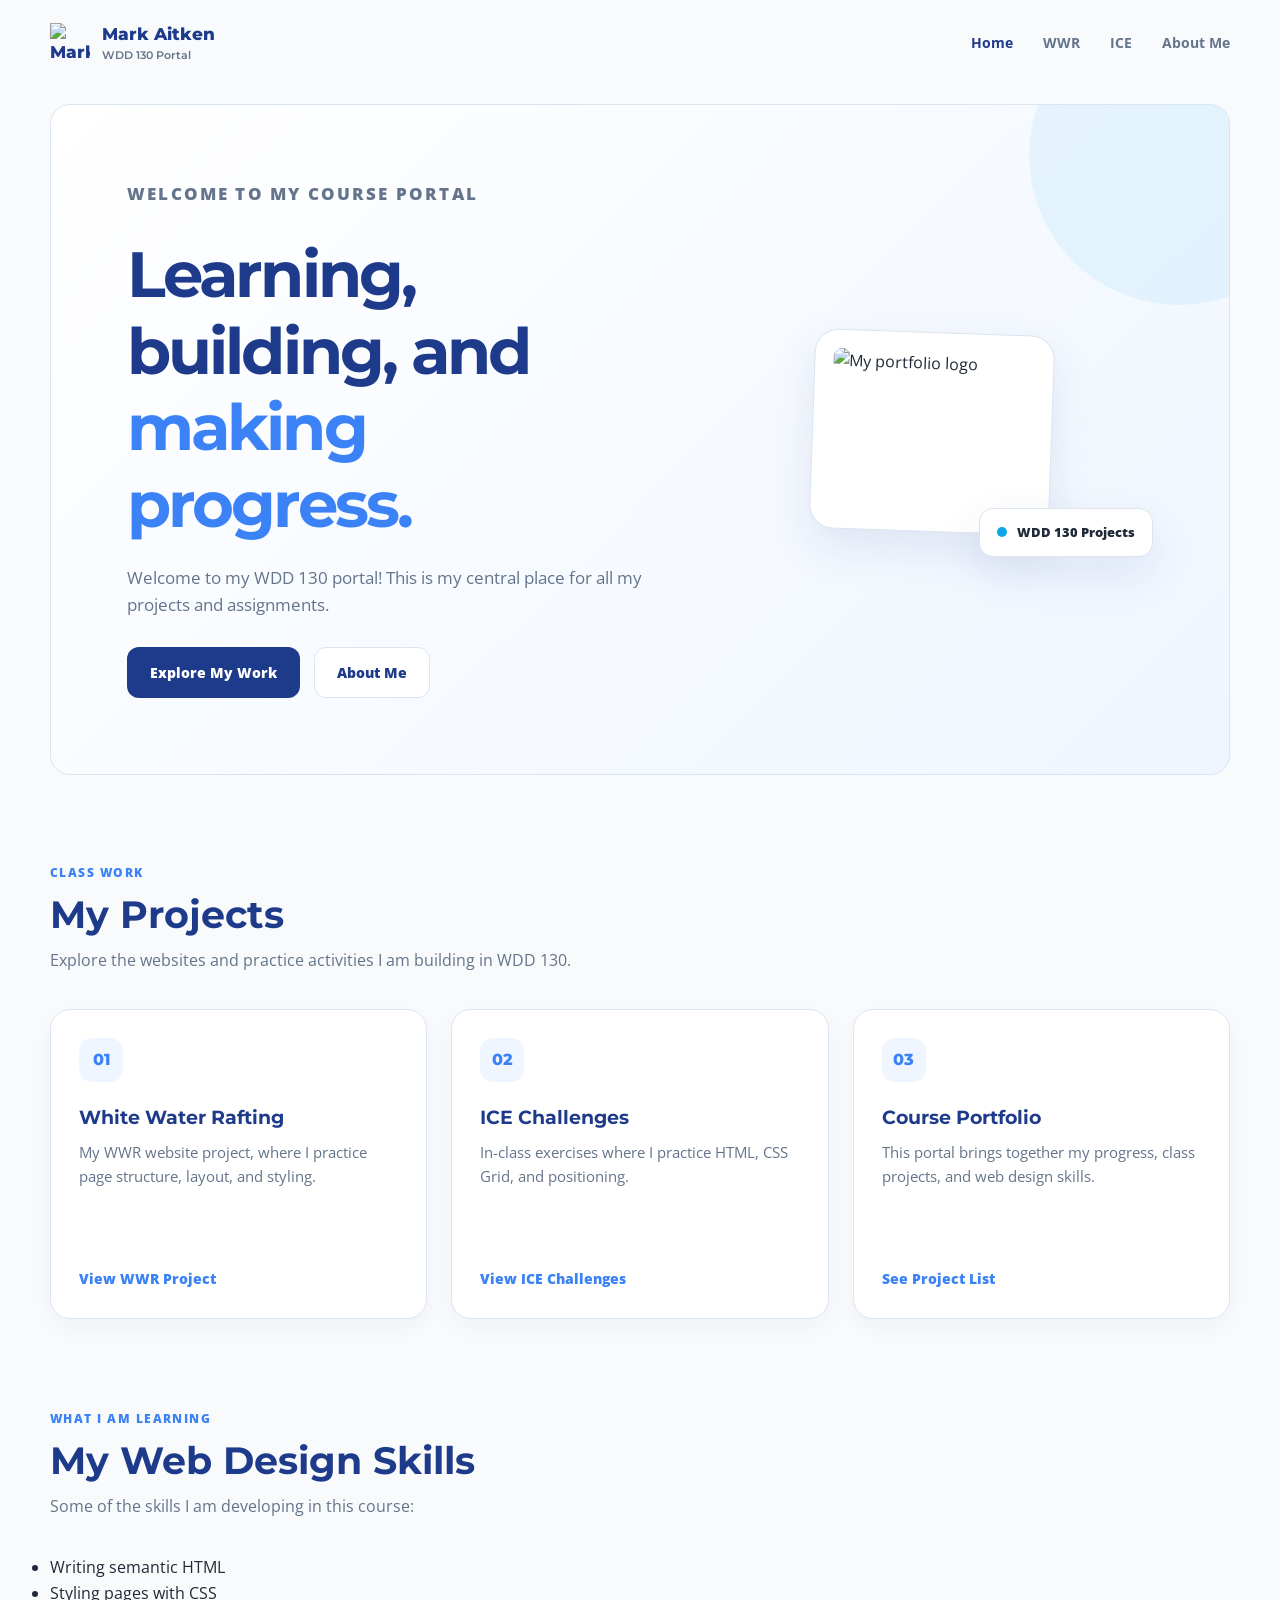
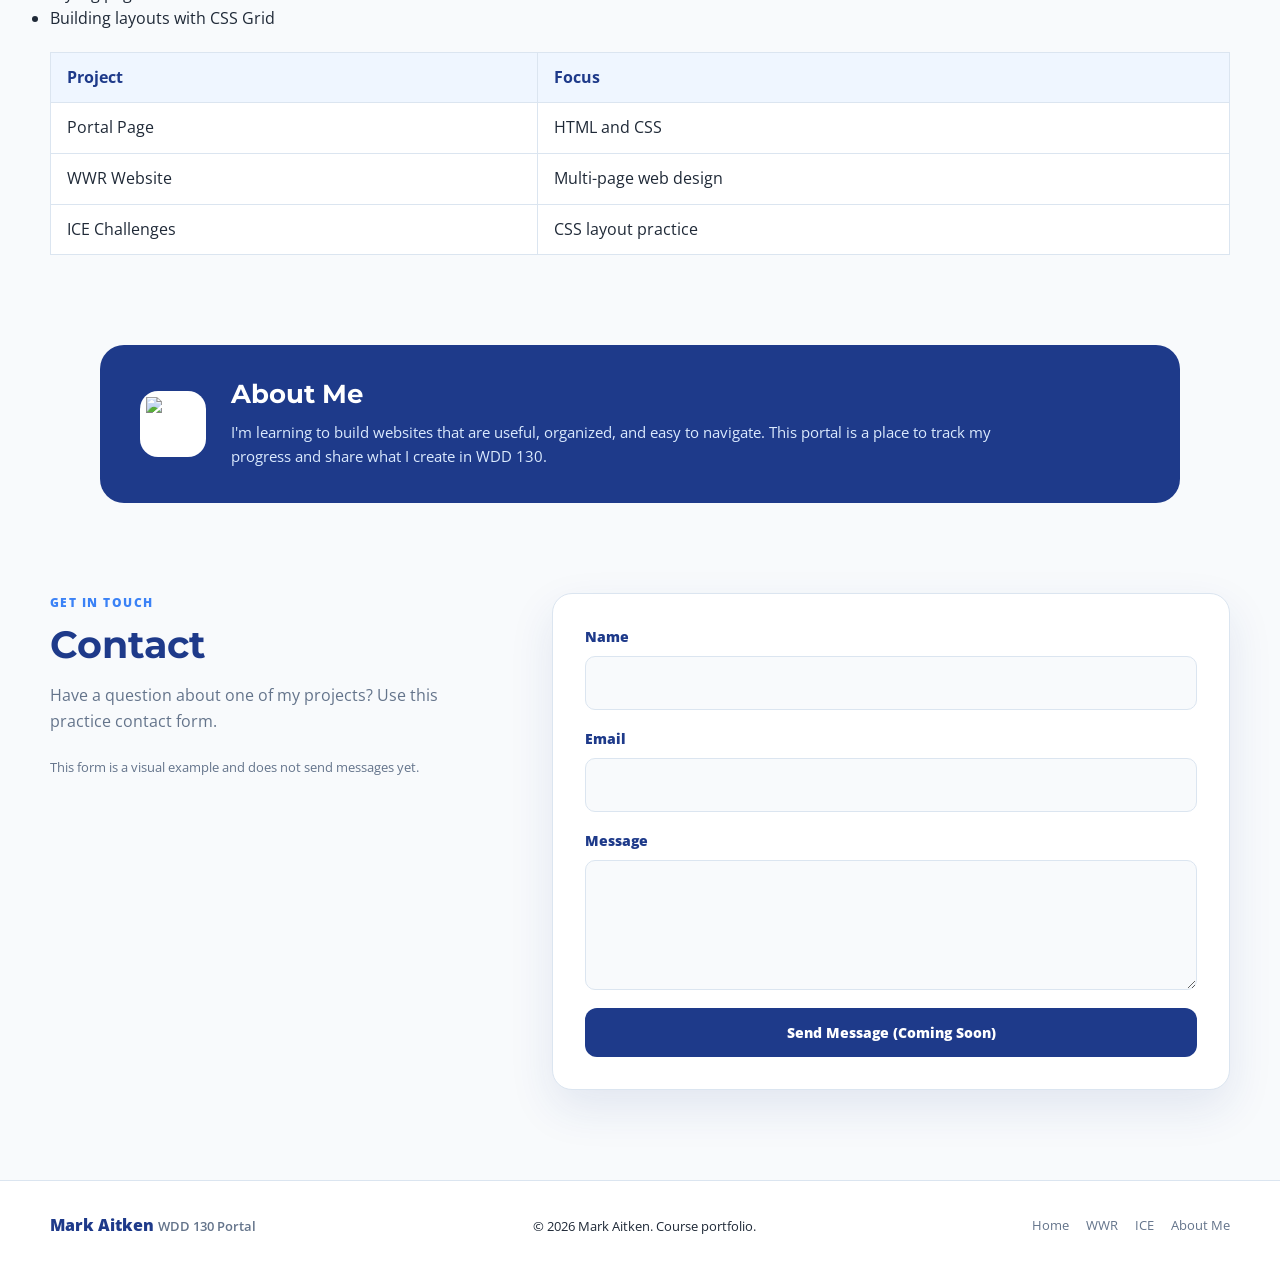
==== index.html @ 5adfe8b9 "first commit" ====
<!DOCTYPE html>
<html lang="en">
<head>
    <meta charset="UTF-8">
    <meta name="viewport" content="width=device-width, initial-scale=1.0">
    <meta name="description" content="Mark Aitken's WDD 130 course portal for projects and assignments.">
    <title>Mark Aitken | WDD 130 Portal</title>

    <!-- Google Fonts -->
    <link rel="preconnect" href="https://fonts.googleapis.com">
    <link rel="preconnect" href="https://fonts.gstatic.com" crossorigin>
    <link href="https://fonts.googleapis.com/css2?family=Montserrat:wght@500;600;700;800&family=Open+Sans:wght@400;600;700&display=swap" rel="stylesheet">

    <!-- Link to CSS stylesheet -->
    <link rel="stylesheet" href="styles/styles.css">
</head>

<body>
    <header class="site-header">
        <a class="brand" href="index.html">
            <img class="brand-logo" src="images/logo.png" alt="Mark Aitken logo">

            <span class="brand-name">
                Mark Aitken
                <small>WDD 130 Portal</small>
            </span>
        </a>

        <nav class="site-nav" aria-label="Main navigation">
            <a class="active" href="index.html">Home</a>
            <a href="#wwr">WWR</a>
            <a href="ice.html">ICE</a>
            <a href="about.html">About Me</a>
        </nav>
    </header>

    <main>
        <!-- Welcome section -->
        <section class="hero" aria-labelledby="hero-title">
            <div class="hero-copy">
                <p class="eyebrow">WELCOME TO MY COURSE PORTAL</p>

                <h1 id="hero-title">
                    Learning, building, and
                    <span>making progress.</span>
                </h1>

                <p class="hero-intro">
                    Welcome to my WDD 130 portal! This is my central place
                    for all my projects and assignments.
                </p>

                <div class="hero-actions">
                    <a class="button button-primary" href="#projects">
                        Explore My Work
                    </a>
                    <a class="button button-secondary" href="about.html">
                        About Me
                    </a>
                </div>
            </div>

            <div class="hero-art">
                <div class="hero-image-frame">
                    <img src="images/logo.png" alt="My portfolio logo">
                </div>

                <div class="image-note">
                    <span class="note-dot"></span>
                    WDD 130 Projects
                </div>
            </div>
        </section>

        <!-- My Projects -->
        <section id="projects" class="section-wrap">
            <div class="section-heading">
                <div>
                    <span class="section-label">CLASS WORK</span>
                    <h2>My Projects</h2>
                    <p>
                        Explore the websites and practice activities
                        I am building in WDD 130.
                    </p>
                </div>
            </div>

            <div class="project-grid">
                <article id="wwr" class="project-card">
                    <span class="project-number">01</span>
                    <h3>White Water Rafting</h3>
                    <p>
                        My WWR website project, where I practice
                        page structure, layout, and styling.
                    </p>
                    <a class="project-link" href="wwr/index.html">
                        View WWR Project
                    </a>
                </article>

                <article id="ice" class="project-card">
                    <span class="project-number">02</span>
                    <h3>ICE Challenges</h3>
                    <p>
                        In-class exercises where I practice HTML,
                        CSS Grid, and positioning.
                    </p>
                    <a class="project-link" href="ice.html">
                        View ICE Challenges
                    </a>
                </article>

                <article class="project-card">
                    <span class="project-number">03</span>
                    <h3>Course Portfolio</h3>
                    <p>
                        This portal brings together my progress,
                        class projects, and web design skills.
                    </p>
                    <a class="project-link" href="#project-list">
                        See Project List
                    </a>
                </article>
            </div>
        </section>

        <!-- Skills and Table -->
        <section id="project-list" class="section-wrap">
            <div class="section-heading">
                <div>
                    <span class="section-label">WHAT I AM LEARNING</span>
                    <h2>My Web Design Skills</h2>
                    <p>
                        Some of the skills I am developing in this course:
                    </p>
                </div>
            </div>

            <ul>
                <li>Writing semantic HTML</li>
                <li>Styling pages with CSS</li>
                <li>Building layouts with CSS Grid</li>
            </ul>

            <table class="project-table">
                <thead>
                    <tr>
                        <th>Project</th>
                        <th>Focus</th>
                    </tr>
                </thead>
                <tbody>
                    <tr>
                        <td>Portal Page</td>
                        <td>HTML and CSS</td>
                    </tr>
                    <tr>
                        <td>WWR Website</td>
                        <td>Multi-page web design</td>
                    </tr>
                    <tr>
                        <td>ICE Challenges</td>
                        <td>CSS layout practice</td>
                    </tr>
                </tbody>
            </table>
        </section>

        <!-- About Me -->
        <section id="about" class="about-strip">
            <div class="about-symbol">
                <img src="images/logo.png" alt="Portfolio logo">
            </div>

            <div>
                <h2>About Me</h2>
                <p>
                    I'm learning to build websites that are useful,
                    organized, and easy to navigate. This portal is
                    a place to track my progress and share what I
                    create in WDD 130.
                </p>
            </div>
        </section>

        <!-- Contact -->
        <section id="contact" class="contact">
            <div class="contact-copy">
                <span class="section-label">GET IN TOUCH</span>
                <h2>Contact</h2>
                <p>
                    Have a question about one of my projects?
                    Use this practice contact form.
                </p>
                <p>
                    <small>
                        This form is a visual example and does not
                        send messages yet.
                    </small>
                </p>
            </div>

            <form class="contact-form" action="#contact" method="get">
                <div class="form-group">
                    <label for="visitor-name">Name</label>
                    <input id="visitor-name" name="name"
                           type="text" required>
                </div>

                <div class="form-group">
                    <label for="visitor-email">Email</label>
                    <input id="visitor-email" name="email"
                           type="email" required>
                </div>

                <div class="form-group">
                    <label for="visitor-message">Message</label>
                    <textarea id="visitor-message"
                              name="message" required></textarea>
                </div>

                <button class="button button-primary"
                        type="button" disabled>
                    Send Message (Coming Soon)
                </button>
            </form>
        </section>
    </main>

    <!-- Footer -->
    <footer class="site-footer">
        <a class="footer-brand" href="index.html">
            Mark Aitken <span>WDD 130 Portal</span>
        </a>

        <p>&copy; 2026 Mark Aitken. Course portfolio.</p>

        <div class="footer-links">
            <a href="index.html">Home</a>
            <a href="#wwr">WWR</a>
            <a href="ice.html">ICE</a>
            <a href="about.html">About Me</a>
        </div>
    </footer>
</body>
</html>
---- styles/styles.css ----
:root {
    --navy: #1E3A8A;
    --blue: #3B82F6;
    --sky: #0EA5E9;
    --paper: #F8FAFC;
    --ink: #1F2937;
    --muted: #64748B;
    --line: #DBE5F0;
    --white: #FFFFFF;
    --radius: 20px;
    --shadow: 0 18px 45px rgba(30, 58, 138, 0.10);
}

* {
    box-sizing: border-box;
    margin: 0;
    padding: 0;
}

html {
    scroll-behavior: smooth;
}

body {
    background: var(--paper);
    color: var(--ink);
    font-family: "Open Sans", sans-serif;
    line-height: 1.6;
}

img {
    display: block;
    max-width: 100%;
}

h1, h2, h3 {
    font-family: "Montserrat", sans-serif;
    line-height: 1.2;
}

a {
    color: inherit;
}

button, input, textarea {
    font: inherit;
}

/* HEADER AND NAVIGATION */

.site-header {
    width: min(1180px, calc(100% - 48px));
    min-height: 86px;
    margin: 0 auto;
    display: flex;
    align-items: center;
    justify-content: space-between;
    gap: 25px;
}

.brand {
    display: flex;
    align-items: center;
    gap: 12px;
    color: var(--navy);
    text-decoration: none;
    font-family: "Montserrat", sans-serif;
    font-size: 1.05rem;
    font-weight: 800;
}

.brand-logo {
    width: 40px;
    height: 40px;
    object-fit: contain;
    flex-shrink: 0;
}

.brand-mark {
    width: 46px;
    height: 46px;
    flex-shrink: 0;
    display: grid;
    place-items: center;
    background: var(--blue);
    color: var(--white);
    border-radius: 14px;
    font-family: "Montserrat", sans-serif;
    font-size: 1.2rem;
    font-weight: 800;
}

.site-nav {
    display: flex;
    align-items: center;
    gap: 30px;
}

.site-nav a {
    color: var(--muted);
    text-decoration: none;
    font-size: 0.9rem;
    font-weight: 700;
    transition: color 0.2s;
}

.site-nav a:hover,
.site-nav a.active {
    color: var(--navy);
}

/* HERO SECTION */

.hero {
    position: relative;
    isolation: isolate;
    overflow: hidden;
    width: min(1180px, calc(100% - 48px));
    min-height: 470px;
    margin: 18px auto 88px;
    padding: clamp(32px, 6vw, 76px);
    display: grid;
    grid-template-columns: 1.1fr 0.9fr;
    align-items: center;
    gap: clamp(32px, 5vw, 70px);
    background: linear-gradient(
        135deg,
        #FFFFFF 0%,
        #EFF6FF 100%
    );
    border: 1px solid var(--line);
    border-radius: var(--radius);
}

.hero::before {
    content: "";
    position: absolute;
    z-index: -1;
    top: -100px;
    right: -100px;
    width: 300px;
    height: 300px;
    background: rgba(14, 165, 233, 0.08);
    border-radius: 50%;
}

.hero-copy {
    max-width: 610px;
}

.eyebrow {
    display: inline-block;
    margin-bottom: 18px;
    color: var(--blue);
    font-size: 0.78rem;
    font-weight: 800;
    letter-spacing: 0.13em;
    text-transform: uppercase;
}

.hero h1 {
    margin-bottom: 22px;
    color: var(--navy);
    font-size: clamp(2.5rem, 5vw, 4.5rem);
    letter-spacing: -0.045em;
}

.hero h1 span {
    color: var(--blue);
}

.hero p {
    max-width: 560px;
    margin-bottom: 28px;
    color: var(--muted);
    font-size: 1.05rem;
}

.hero-actions {
    display: flex;
    align-items: center;
    flex-wrap: wrap;
    gap: 14px;
}

.button {
    min-height: 48px;
    padding: 13px 22px;
    display: inline-flex;
    align-items: center;
    justify-content: center;
    border: 1px solid transparent;
    border-radius: 12px;
    font-size: 0.9rem;
    font-weight: 800;
    text-decoration: none;
    transition:
        background 0.2s,
        color 0.2s,
        border-color 0.2s,
        transform 0.2s;
}

.button:hover {
    transform: translateY(-2px);
}

.button-primary {
    background: var(--navy);
    color: var(--white);
}

.button-primary:hover {
    background: var(--blue);
}

.button-secondary {
    background: var(--white);
    color: var(--navy);
    border-color: var(--line);
}

.button-secondary:hover {
    border-color: var(--blue);
    color: var(--blue);
}

/* HERO LOGO IMAGE */

.hero-art {
    position: relative;
    z-index: 1;
    padding: 10px 10px 25px 0;
}

.hero-image-frame {
    width: 100%;
    max-width: 240px;
    height: 200px;
    margin: 0 auto;
    display: flex;
    align-items: center;
    justify-content: center;
    overflow: hidden;
    padding: 10px;
    background: var(--white);
    border: 1px solid var(--line);
    border-radius: 24px;
    box-shadow: var(--shadow);
    transform: rotate(2deg);
}

.hero-image-frame img {
    width: 100%;
    height: 100%;
    padding: 8px;
    object-fit: contain;
    border-radius: 17px;
}

.image-note {
    position: absolute;
    right: 0;
    bottom: 0;
    padding: 13px 17px;
    display: flex;
    align-items: center;
    gap: 10px;
    background: var(--white);
    border: 1px solid var(--line);
    border-radius: 14px;
    box-shadow: var(--shadow);
    font-size: 0.82rem;
    font-weight: 800;
}

.note-dot {
    width: 10px;
    height: 10px;
    flex-shrink: 0;
    background: var(--sky);
    border-radius: 50%;
}

/* GENERAL SECTION STYLES */

.section-wrap {
    width: min(1180px, calc(100% - 48px));
    margin: 0 auto 90px;
}

.section-heading {
    margin-bottom: 35px;
    display: flex;
    align-items: end;
    justify-content: space-between;
    gap: 25px;
}

.section-heading h2 {
    margin-bottom: 10px;
    color: var(--navy);
    font-size: clamp(1.8rem, 3vw, 2.6rem);
}

.section-heading p {
    max-width: 600px;
    color: var(--muted);
}

.section-label {
    display: block;
    margin-bottom: 10px;
    color: var(--blue);
    font-size: 0.76rem;
    font-weight: 800;
    letter-spacing: 0.12em;
    text-transform: uppercase;
}

/* PROJECT CARDS */

.project-grid {
    display: grid;
    grid-template-columns: repeat(3, minmax(0, 1fr));
    gap: 24px;
}

.project-card {
    min-height: 310px;
    padding: 28px;
    display: flex;
    flex-direction: column;
    align-items: flex-start;
    background: var(--white);
    border: 1px solid var(--line);
    border-radius: var(--radius);
    box-shadow: 0 8px 24px rgba(30, 58, 138, 0.04);
    transition:
        transform 0.2s,
        box-shadow 0.2s,
        border-color 0.2s;
}

.project-card:hover {
    transform: translateY(-5px);
    border-color: #BBD3F7;
    box-shadow: var(--shadow);
}

.project-number {
    width: 44px;
    height: 44px;
    margin-bottom: 24px;
    display: grid;
    place-items: center;
    background: #EFF6FF;
    color: var(--blue);
    border-radius: 13px;
    font-family: "Montserrat", sans-serif;
    font-weight: 800;
}

.project-card h3 {
    margin-bottom: 12px;
    color: var(--navy);
    font-size: 1.2rem;
}

.project-card p {
    min-height: 78px;
    margin-bottom: 22px;
    color: var(--muted);
    font-size: 0.92rem;
}

.project-link {
    margin-top: auto;
    color: var(--blue);
    font-size: 0.9rem;
    font-weight: 800;
    text-decoration: none;
}

.project-link:hover {
    color: var(--navy);
}

/* ABOUT SECTION */

.about-strip {
    width: min(1080px, calc(100% - 48px));
    margin: 0 auto 90px;
    padding: 34px 40px;
    display: grid;
    grid-template-columns: auto 1fr;
    align-items: center;
    gap: 25px;
    background: var(--navy);
    border-radius: 24px;
    color: var(--white);
}

.about-symbol {
    width: 66px;
    height: 66px;
    flex-shrink: 0;
    display: flex;
    align-items: center;
    justify-content: center;
    padding: 6px;
    overflow: hidden;
    background: var(--white);
    border-radius: 18px;
}

.about-symbol img {
    width: 100%;
    height: 100%;
    object-fit: contain;
}

.about-strip h2 {
    margin-bottom: 10px;
    font-size: 1.6rem;
}

.about-strip p {
    max-width: 780px;
    color: #DBEAFE;
    font-size: 0.95rem;
}

/* CONTACT SECTION */

.contact {
    width: min(1180px, calc(100% - 48px));
    margin: 0 auto 90px;
    display: grid;
    grid-template-columns: 0.8fr 1.2fr;
    gap: 50px;
    align-items: start;
}

.contact-copy h2 {
    margin-bottom: 15px;
    color: var(--navy);
    font-size: clamp(1.8rem, 3vw, 2.6rem);
}

.contact-copy p {
    margin-bottom: 20px;
    color: var(--muted);
}

.contact-details {
    display: grid;
    gap: 12px;
}

.contact-details a {
    color: var(--blue);
    font-weight: 700;
    text-decoration: none;
}

.contact-details a:hover {
    color: var(--navy);
}

.contact-form {
    padding: 32px;
    display: grid;
    gap: 18px;
    background: var(--white);
    border: 1px solid var(--line);
    border-radius: var(--radius);
    box-shadow: var(--shadow);
}

.form-group {
    display: grid;
    gap: 8px;
}

.form-group label {
    color: var(--navy);
    font-size: 0.88rem;
    font-weight: 800;
}

.form-group input,
.form-group textarea {
    width: 100%;
    padding: 13px 15px;
    background: var(--paper);
    color: var(--ink);
    border: 1px solid var(--line);
    border-radius: 10px;
    outline: none;
    transition: border-color 0.2s, box-shadow 0.2s;
}

.form-group input:focus,
.form-group textarea:focus {
    border-color: var(--blue);
    box-shadow: 0 0 0 3px rgba(59, 130, 246, 0.12);
}

.form-group textarea {
    min-height: 130px;
    resize: vertical;
}

.contact-form .button {
    cursor: pointer;
}

/* FOOTER */

.site-footer {
    min-height: 90px;
    padding: 24px max(24px, calc((100% - 1180px) / 2));
    display: flex;
    align-items: center;
    justify-content: space-between;
    flex-wrap: wrap;
    gap: 15px 25px;
    background: var(--white);
    border-top: 1px solid var(--line);
}

.footer-brand {
    color: var(--navy);
    font-weight: 800;
    text-decoration: none;
}

.footer-brand span {
    color: var(--muted);
    font: 600 0.82rem "Open Sans", sans-serif;
}

.site-footer p {
    margin: 0;
    font-size: 0.8rem;
}

.footer-links {
    display: flex;
    gap: 17px;
}

.footer-links a {
    color: var(--muted);
    font-size: 0.82rem;
    text-decoration: none;
}

.footer-links a:hover {
    color: var(--navy);
}

/* TABLET RESPONSIVE DESIGN */

@media (max-width: 820px) {
    .hero {
        grid-template-columns: 1fr;
        gap: 30px;
    }

    .hero-copy {
        max-width: 100%;
    }

    .hero-art {
        width: min(100%, 520px);
        margin: 0 auto;
    }

    .hero-image-frame {
        max-width: 240px;
        height: 200px;
    }

    .project-grid {
        grid-template-columns: repeat(2, minmax(0, 1fr));
    }

    .section-heading {
        align-items: flex-start;
        flex-direction: column;
    }

    .contact {
        grid-template-columns: 1fr;
        gap: 30px;
    }
}

/* MOBILE RESPONSIVE DESIGN */

@media (max-width: 560px) {
    .site-header {
        width: calc(100% - 32px);
        padding: 15px 0;
        flex-direction: column;
        align-items: flex-start;
        gap: 18px;
    }

    .site-nav {
        width: 100%;
        flex-wrap: wrap;
        gap: 12px 20px;
    }

    .site-nav a {
        font-size: 0.84rem;
    }

    .hero,
    .section-wrap,
    .about-strip,
    .contact {
        width: calc(100% - 32px);
    }

    .hero {
        min-height: auto;
        margin: 10px auto 65px;
        padding: 28px 22px;
        border-radius: 18px;
        gap: 28px;
    }

    .hero h1 {
        font-size: 2.5rem;
    }

    .hero p {
        font-size: 0.96rem;
    }

    .hero-actions {
        align-items: stretch;
        flex-direction: column;
    }

    .hero-actions .button {
        width: 100%;
    }

    .hero-art {
        padding: 5px 5px 24px 0;
    }

    .hero-image-frame {
        max-width: 220px;
        height: 180px;
    }

    .image-note {
        right: -3px;
        padding: 10px 12px;
        font-size: 0.72rem;
    }

    .section-wrap,
    .contact {
        margin-bottom: 65px;
    }

    .section-heading {
        margin-bottom: 25px;
    }

    .project-grid {
        grid-template-columns: 1fr;
        gap: 16px;
    }

    .project-card {
        min-height: auto;
        padding: 24px;
    }

    .project-card p {
        min-height: 0;
    }

    .about-strip {
        margin-bottom: 65px;
        padding: 26px 22px;
        grid-template-columns: 1fr;
        gap: 18px;
        border-radius: 18px;
    }

    .about-symbol {
        width: 60px;
        height: 60px;
    }

    .contact-form {
        padding: 21px;
    }

    .site-footer {
        align-items: flex-start;
        flex-direction: column;
        padding: 25px 20px;
    }

    .footer-links {
        flex-wrap: wrap;
    }
}

/* PROGRESS CHECK 300 ADDITIONS */

.brand-name small {
    display: block;
    color: var(--muted);
    font-size: 0.7rem;
    font-weight: 600;
}

.hero-copy {
    min-width: 0;
}

.project-card {
    min-width: 0;
}

.project-card[id],
.about-strip[id] {
    scroll-margin-top: 24px;
}

.project-table {
    width: 100%;
    border-collapse: collapse;
    margin-top: 20px;
    background: var(--white);
}

.project-table th,
.project-table td {
    padding: 12px 16px;
    border: 1px solid var(--line);
    text-align: left;
}

.project-table th {
    color: var(--navy);
    background: #EFF6FF;
}

.contact-form button {
    border: 0;
}

@media (max-width: 560px) {
    .project-table {
        font-size: 0.85rem;
    }

    .project-table th,
    .project-table td {
        padding: 9px;
    }
}
/* ICE CHALLENGES PAGE */

.ice-intro {
    padding-top: 60px;
    text-align: center;
}

.ice-intro h1 {
    color: var(--navy);
    font-size: clamp(2rem, 4vw, 3rem);
    margin-bottom: 20px;
}

.ice-intro p {
    max-width: 700px;
    margin: 0 auto;
    color: var(--muted);
}
/* WEEK 4: ABOUT PAGE */
.about-page-intro { padding-top: 64px; margin-bottom: 35px; }
.about-page-intro h1 { color: var(--navy); font-size: clamp(2.3rem, 5vw, 3.8rem); margin-bottom: 16px; }
.about-page-intro p { max-width: 700px; color: var(--muted); font-size: 1.08rem; }
.about-page-grid { display: grid; grid-template-columns: repeat(2, minmax(0, 1fr)); gap: 24px; }
.about-page-card { background: var(--white); border: 1px solid var(--line); border-radius: var(--radius); padding: 32px; box-shadow: var(--shadow); }
.about-page-card h2 { color: var(--navy); font-size: 1.45rem; margin-bottom: 16px; }
.about-page-card p { color: var(--muted); margin-bottom: 16px; }
.about-page-card ul { padding-left: 22px; color: var(--muted); }
.about-page-card li { margin-bottom: 9px; }
.about-page-wide { grid-column: 1 / -1; }
.about-page-wide .button { margin-top: 6px; }
@media (max-width: 650px) { .about-page-grid { grid-template-columns: 1fr; } .about-page-card { padding: 24px; } .about-page-intro { padding-top: 35px; } }
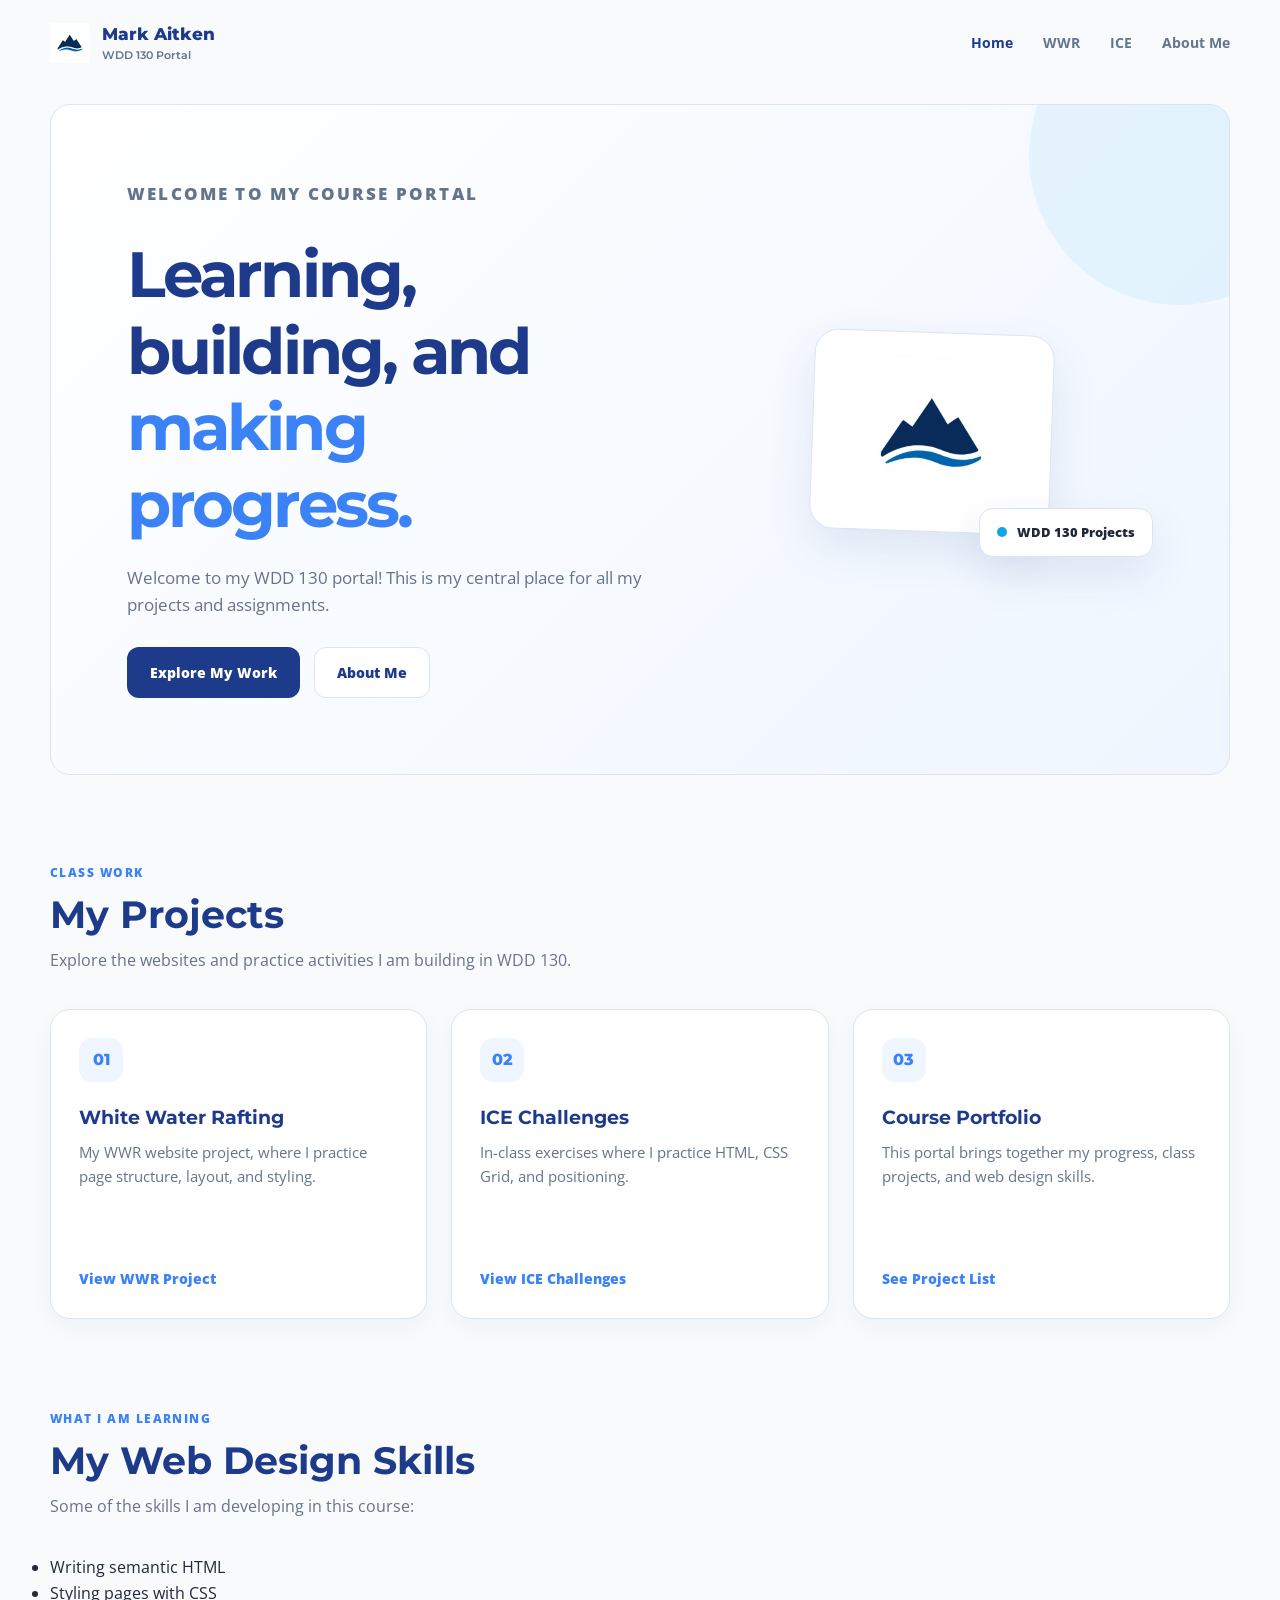
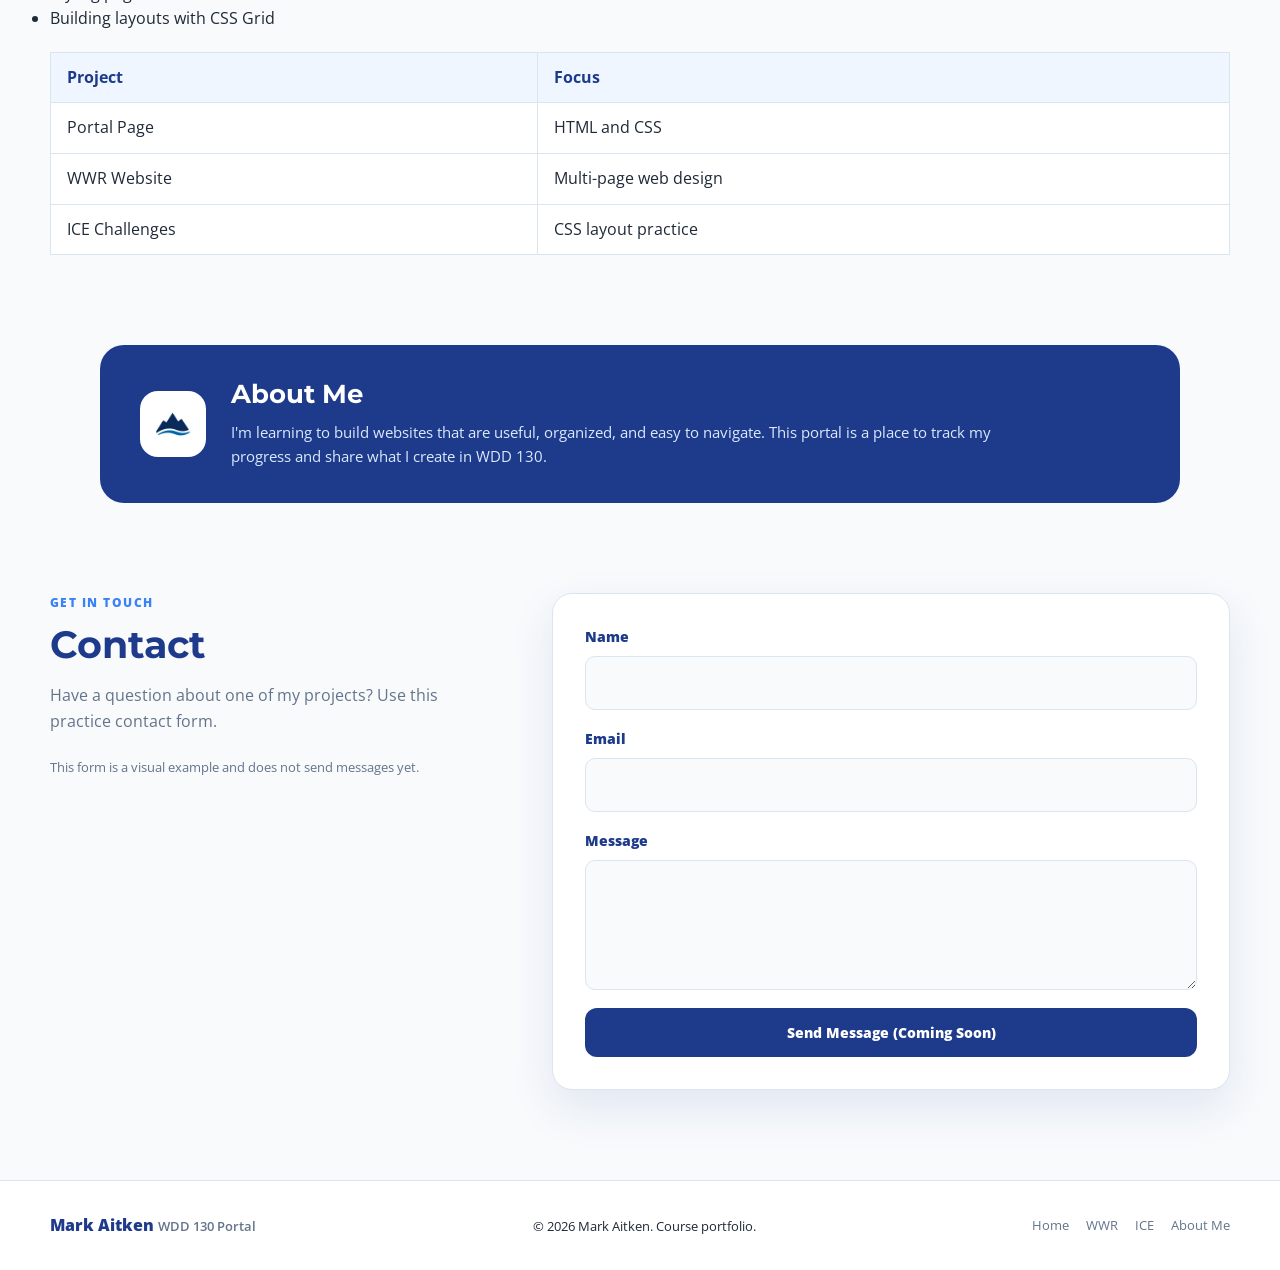
==== commit 412bec5a: "Fix portfolio files and logo" ====
--- a/index.html
+++ b/index.html
@@ -19,7 +19,7 @@
 <body>
     <header class="site-header">
         <a class="brand" href="index.html">
-            <img class="brand-logo" src="images/logo.png" alt="Mark Aitken logo">
+            <img class="brand-logo" src="Images/logo.png" alt="Mark Aitken logo">
 
             <span class="brand-name">
                 Mark Aitken
@@ -63,7 +63,7 @@
 
             <div class="hero-art">
                 <div class="hero-image-frame">
-                    <img src="images/logo.png" alt="My portfolio logo">
+                    <img src="Images/logo.png" alt="My portfolio logo">
                 </div>
 
                 <div class="image-note">
@@ -170,7 +170,7 @@
         <!-- About Me -->
         <section id="about" class="about-strip">
             <div class="about-symbol">
-                <img src="images/logo.png" alt="Portfolio logo">
+                <img src="Images/logo.png" alt="Portfolio logo">
             </div>
 
             <div>
